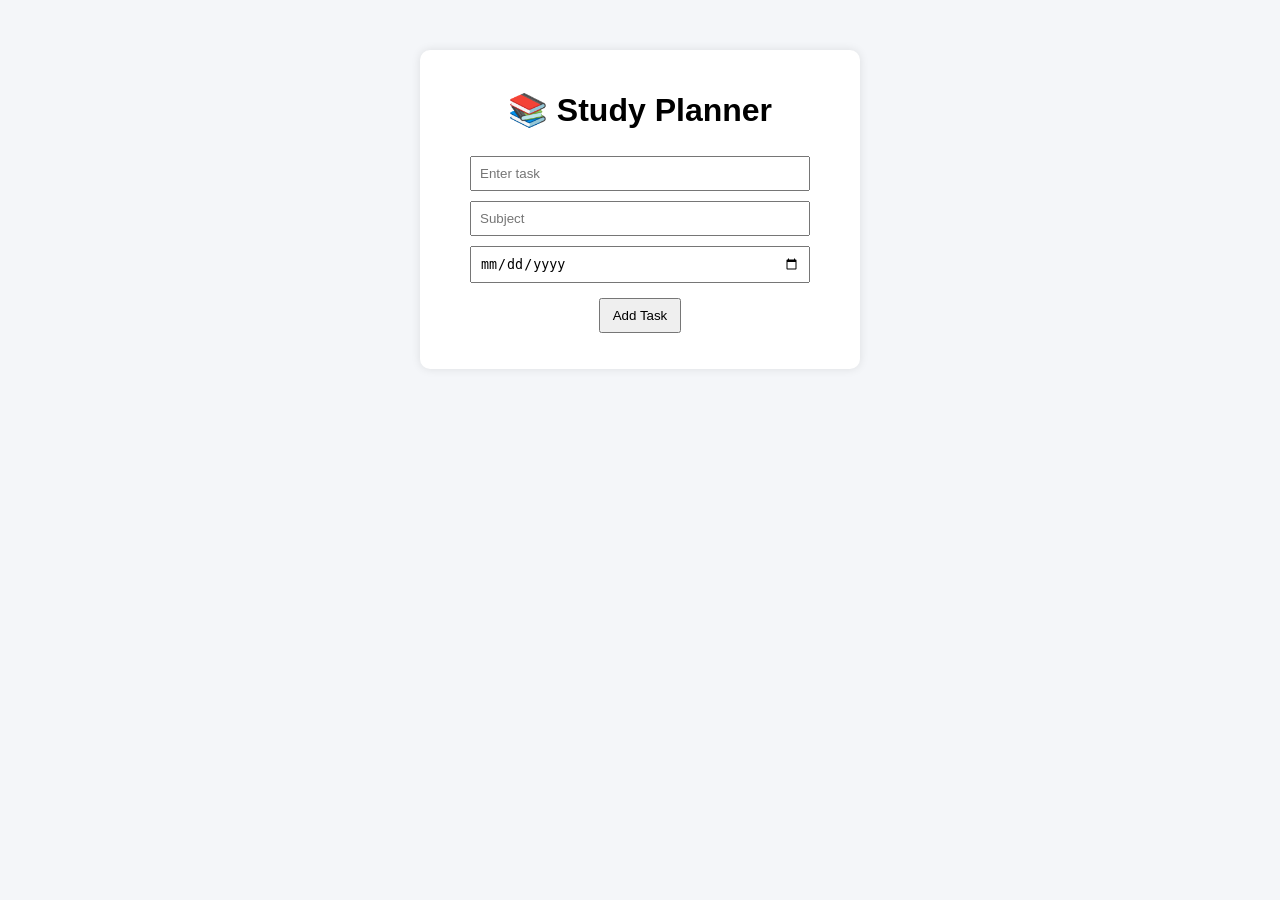
==== Study-Planner-Task-Tracker/index.html @ 39ae947d "Add initial Study Planner files" ====
<!DOCTYPE html>
<html lang="en">
<head>
  <meta charset="UTF-8">
  <title>Study Planner</title>
  <link rel="stylesheet" href="style.css">
</head>
<body>

  <div class="container">
    <h1>📚 Study Planner</h1>

    <div class="input-section">
      <input type="text" id="taskInput" placeholder="Enter task">
      <input type="text" id="subjectInput" placeholder="Subject">
      <input type="date" id="dateInput">
      <button onclick="addTask()">Add Task</button>
    </div>

    <ul id="taskList"></ul>
  </div>

  <script src="script.js"></script>
</body>
</html>
---- Study-Planner-Task-Tracker/style.css ----
body {
  font-family: Arial;
  background: #f4f6f9;
  text-align: center;
}

.container {
  width: 400px;
  margin: 50px auto;
  background: white;
  padding: 20px;
  border-radius: 10px;
  box-shadow: 0 0 10px rgba(0,0,0,0.1);
}

input {
  padding: 8px;
  margin: 5px;
  width: 80%;
}

button {
  padding: 8px 12px;
  margin-top: 10px;
  cursor: pointer;
}

li {
  list-style: none;
  padding: 10px;
  margin: 10px 0;
  background: #eee;
  display: flex;
  justify-content: space-between;
  align-items: center;
}

.completed {
  text-decoration: line-through;
  color: gray;
}
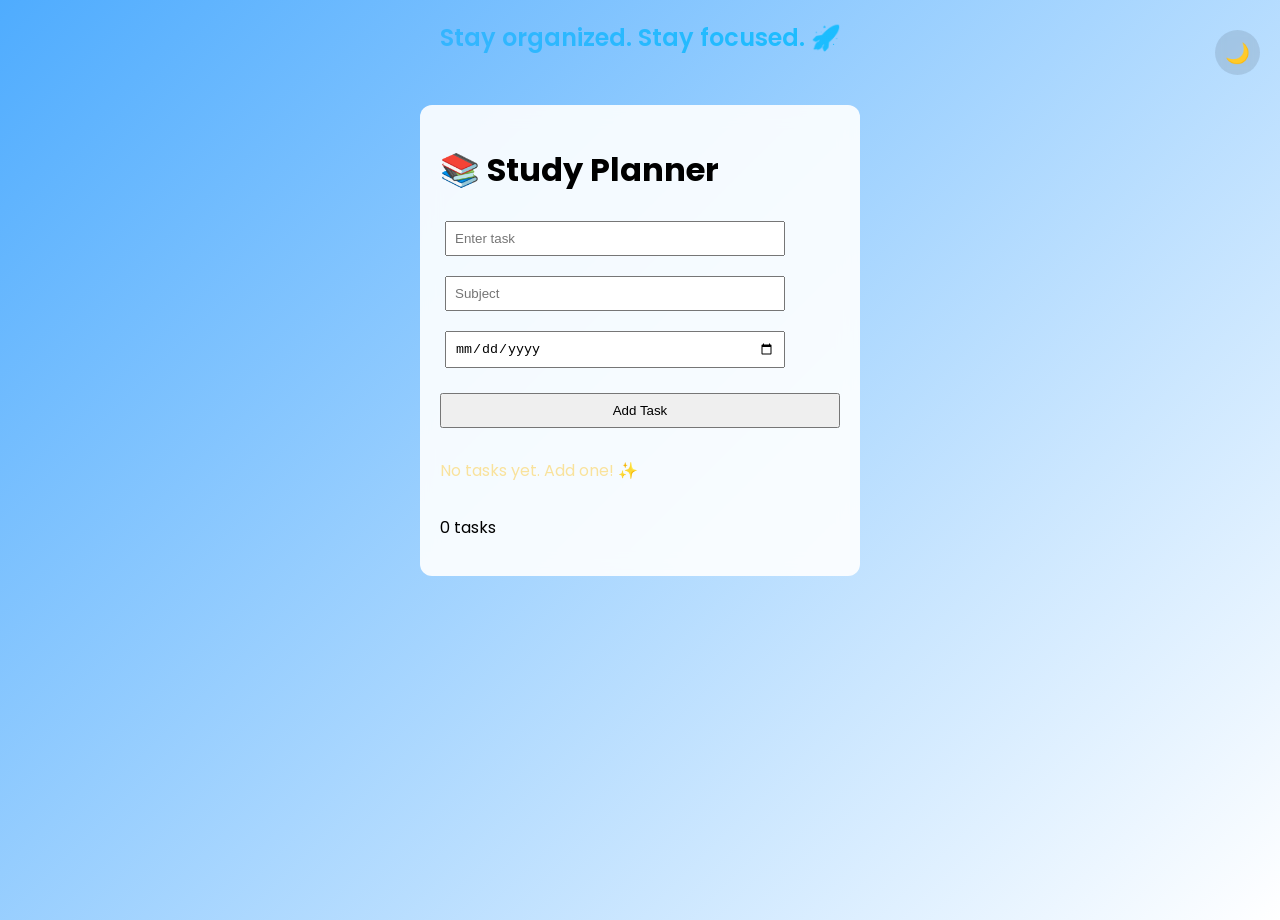
==== commit bf366bba: "Changed README.md file" ====
--- a/Study-Planner-Task-Tracker/index.html
+++ b/Study-Planner-Task-Tracker/index.html
@@ -2,10 +2,14 @@
 <html lang="en">
 <head>
   <meta charset="UTF-8">
+  <button onclick="toggleDarkMode()" id="themeToggle">🌙</button>
   <title>Study Planner</title>
   <link rel="stylesheet" href="style.css">
+  <link href="https://fonts.googleapis.com/css2?family=Poppins:wght@400;600&display=swap" rel="stylesheet">
 </head>
 <body>
+
+    <p class="subtitle">Stay organized. Stay focused. 🚀</p>
 
   <div class="container">
     <h1>📚 Study Planner</h1>
@@ -15,7 +19,10 @@
       <input type="text" id="subjectInput" placeholder="Subject">
       <input type="date" id="dateInput">
       <button onclick="addTask()">Add Task</button>
+      <p id="emptyMessage">No tasks yet. Add one! ✨</p>
     </div>
+
+    <p id="taskCount">0 tasks</p>
 
     <ul id="taskList"></ul>
   </div>
--- a/Study-Planner-Task-Tracker/style.css
+++ b/Study-Planner-Task-Tracker/style.css
@@ -1,16 +1,17 @@
 body {
-  font-family: Arial;
-  background: #f4f6f9;
-  text-align: center;
+  font-family: 'Poppins', sans-serif;
+  background: linear-gradient(135deg, #4facfe, #ffffff);
+  min-height: 100vh;
+  margin: 0;
 }
 
 .container {
   width: 400px;
   margin: 50px auto;
-  background: white;
+  background: rgba(255, 255, 255, 0.9);
   padding: 20px;
-  border-radius: 10px;
-  box-shadow: 0 0 10px rgba(0,0,0,0.1);
+  border-radius: 12px;
+  backdrop-filter: blur(10px);
 }
 
 input {
@@ -38,4 +39,91 @@
 .completed {
   text-decoration: line-through;
   color: gray;
-}+}
+
+/* Theme toggle button (circle with soft shade) */
+#themeToggle {
+  position: fixed;
+  top: 20px;
+  right: 20px;
+  width: 45px;
+  height: 45px;
+  border-radius: 50%;
+  border: none;
+  font-size: 20px;
+  cursor: pointer;
+
+  display: flex;
+  align-items: center;
+  justify-content: center;
+
+  background: rgba(0, 0, 0, 0.1);
+  backdrop-filter: blur(5px);
+  transition: 0.3s;
+}
+
+/* Hover effect */
+#themeToggle:hover {
+  transform: scale(1.1);
+}
+
+/* Dark mode button style */
+.dark-mode #themeToggle {
+  background: rgba(255, 255, 255, 0.15);
+}
+
+/* Dark Mode */
+.dark-mode {
+  background: #121212;
+  color: white;
+}
+
+.dark-mode .container {
+  background: rgba(30, 30, 30, 0.9);
+}
+
+.dark-mode input {
+  background: #333;
+  color: white;
+  border: 1px solid #555;
+}
+
+.dark-mode li {
+  background: #2a2a2a;
+}
+
+/* Dark mode background */
+.dark-mode {
+  background: linear-gradient(135deg, #141e30, #243b55);
+  color: white;
+}
+
+/* Subtitle styling */
+.subtitle {
+  text-align: center;
+  font-size: 24px;
+  font-weight: 600;
+  margin-top: 20px;
+
+  background: linear-gradient(90deg, #4facfe, #00c6ff);
+  background-clip: text;
+  -webkit-text-fill-color: transparent;
+}
+
+.dark-mode .subtitle {
+  background: linear-gradient(90deg, #6dd5ed, #2193b0);
+  background-clip: text;
+  -webkit-text-fill-color: transparent;
+}
+
+.input-section {
+  display: flex;
+  flex-direction: column;
+  gap: 10px;
+}
+
+#emptyMessage {
+  color: #f9e29c;
+  margin-top: 20px;
+}
+
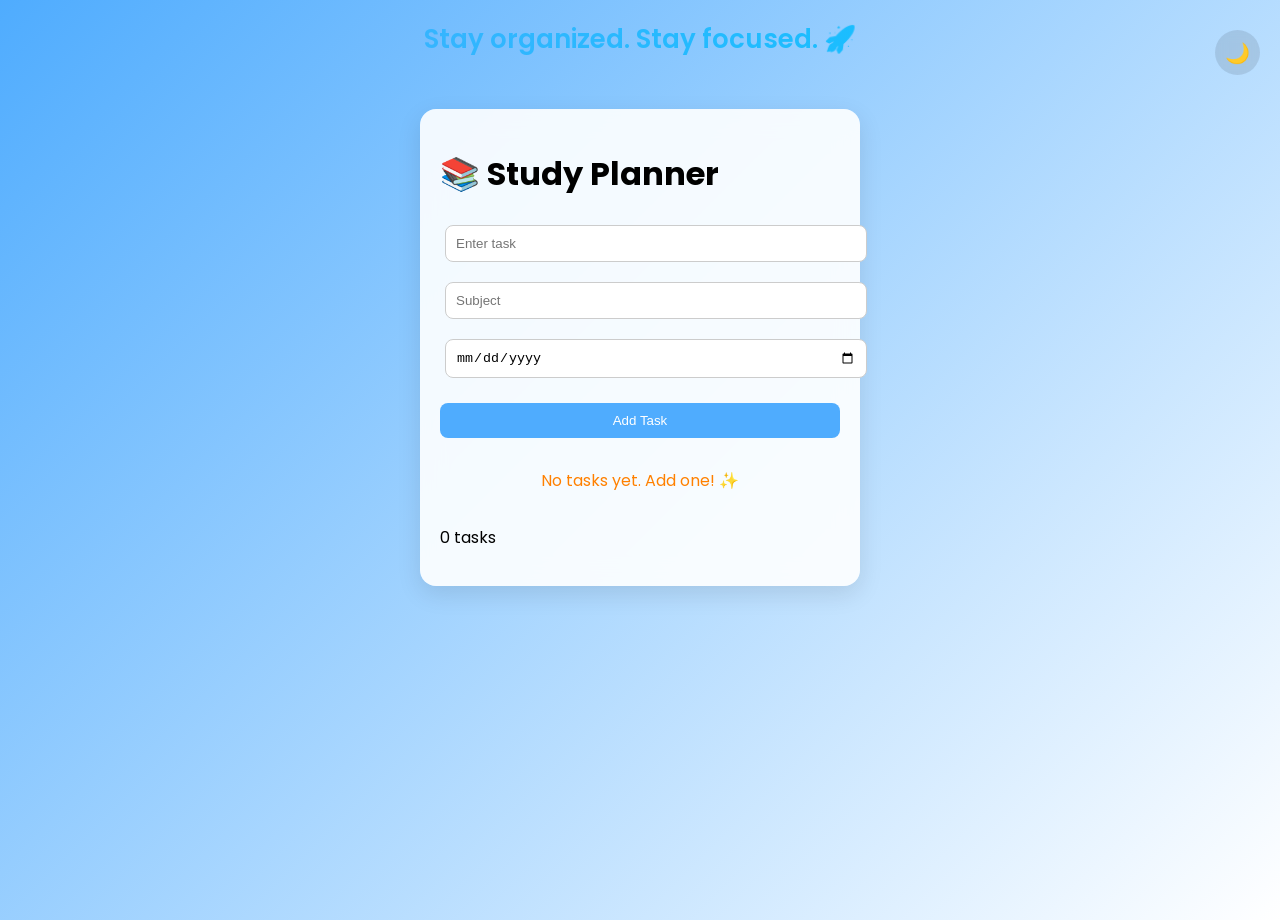
==== commit 4c4631a6: "Changed" ====
--- a/Study-Planner-Task-Tracker/index.html
+++ b/Study-Planner-Task-Tracker/index.html
@@ -2,15 +2,23 @@
 <html lang="en">
 <head>
   <meta charset="UTF-8">
-  <button onclick="toggleDarkMode()" id="themeToggle">🌙</button>
   <title>Study Planner</title>
+
   <link rel="stylesheet" href="style.css">
+
+  <!-- Google Font -->
   <link href="https://fonts.googleapis.com/css2?family=Poppins:wght@400;600&display=swap" rel="stylesheet">
 </head>
+
 <body>
 
-    <p class="subtitle">Stay organized. Stay focused. 🚀</p>
+  <!-- Theme Toggle Button -->
+  <button onclick="toggleDarkMode()" id="themeToggle">🌙</button>
 
+  <!-- Subtitle -->
+  <p class="subtitle">Stay organized. Stay focused. 🚀</p>
+
+  <!-- Main Container -->
   <div class="container">
     <h1>📚 Study Planner</h1>
 
@@ -18,7 +26,9 @@
       <input type="text" id="taskInput" placeholder="Enter task">
       <input type="text" id="subjectInput" placeholder="Subject">
       <input type="date" id="dateInput">
+
       <button onclick="addTask()">Add Task</button>
+
       <p id="emptyMessage">No tasks yet. Add one! ✨</p>
     </div>
 
--- a/Study-Planner-Task-Tracker/style.css
+++ b/Study-Planner-Task-Tracker/style.css
@@ -5,37 +5,56 @@
   margin: 0;
 }
 
+/* Container */
 .container {
   width: 400px;
   margin: 50px auto;
   background: rgba(255, 255, 255, 0.9);
   padding: 20px;
-  border-radius: 12px;
-  backdrop-filter: blur(10px);
+  border-radius: 16px;
+  backdrop-filter: blur(12px);
+  box-shadow: 0 8px 25px rgba(0,0,0,0.1);
 }
 
+/* Inputs */
 input {
-  padding: 8px;
+  padding: 10px;
   margin: 5px;
-  width: 80%;
+  width: 100%;
+  border-radius: 8px;
+  border: 1px solid #ccc;
+  outline: none;
 }
 
+/* Buttons */
 button {
-  padding: 8px 12px;
+  padding: 10px 14px;
   margin-top: 10px;
   cursor: pointer;
+  border-radius: 8px;
+  border: none;
+  background: #4facfe;
+  color: white;
+  transition: 0.3s;
 }
 
+button:hover {
+  opacity: 0.9;
+}
+
+/* Task List */
 li {
   list-style: none;
-  padding: 10px;
+  padding: 12px;
   margin: 10px 0;
   background: #eee;
   display: flex;
   justify-content: space-between;
   align-items: center;
+  border-radius: 10px;
 }
 
+/* Completed task */
 .completed {
   text-decoration: line-through;
   color: gray;
@@ -58,7 +77,7 @@
   justify-content: center;
 
   background: rgba(0, 0, 0, 0.1);
-  backdrop-filter: blur(5px);
+  backdrop-filter: blur(6px);
   transition: 0.3s;
 }
 
@@ -67,41 +86,38 @@
   transform: scale(1.1);
 }
 
-/* Dark mode button style */
-.dark-mode #themeToggle {
-  background: rgba(255, 255, 255, 0.15);
-}
-
 /* Dark Mode */
 .dark-mode {
-  background: #121212;
+  background: linear-gradient(135deg, #141e30, #243b55);
   color: white;
 }
 
+/* Dark container */
 .dark-mode .container {
   background: rgba(30, 30, 30, 0.9);
 }
 
+/* Dark inputs */
 .dark-mode input {
   background: #333;
   color: white;
   border: 1px solid #555;
 }
 
+/* Dark list */
 .dark-mode li {
   background: #2a2a2a;
 }
 
-/* Dark mode background */
-.dark-mode {
-  background: linear-gradient(135deg, #141e30, #243b55);
-  color: white;
+/* Dark mode button style */
+.dark-mode #themeToggle {
+  background: rgba(255, 255, 255, 0.15);
 }
 
-/* Subtitle styling */
+/* Subtitle */
 .subtitle {
   text-align: center;
-  font-size: 24px;
+  font-size: 26px;
   font-weight: 600;
   margin-top: 20px;
 
@@ -110,20 +126,24 @@
   -webkit-text-fill-color: transparent;
 }
 
+/* Dark subtitle */
 .dark-mode .subtitle {
   background: linear-gradient(90deg, #6dd5ed, #2193b0);
   background-clip: text;
   -webkit-text-fill-color: transparent;
 }
 
+/* Input section layout */
 .input-section {
   display: flex;
   flex-direction: column;
   gap: 10px;
 }
 
+/* Empty message */
 #emptyMessage {
-  color: #f9e29c;
+  color: #ff8000;
   margin-top: 20px;
+  text-align: center;
 }
 
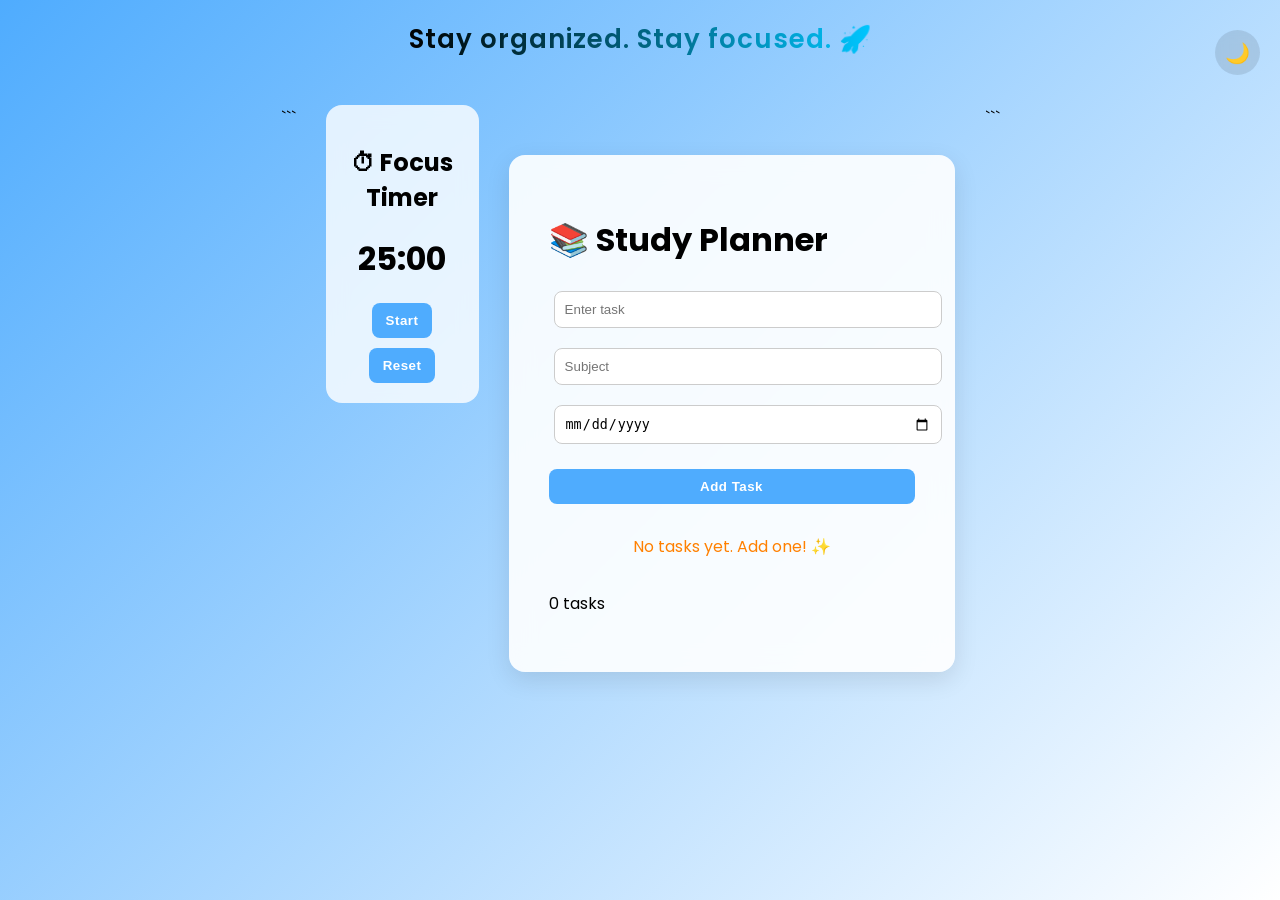
==== commit 6bf26235: "Added a Pomodoro Timer" ====
--- a/Study-Planner-Task-Tracker/index.html
+++ b/Study-Planner-Task-Tracker/index.html
@@ -1,4 +1,5 @@
 <!DOCTYPE html>
+
 <html lang="en">
 <head>
   <meta charset="UTF-8">
@@ -7,36 +8,56 @@
   <link rel="stylesheet" href="style.css">
 
   <!-- Google Font -->
+
   <link href="https://fonts.googleapis.com/css2?family=Poppins:wght@400;600&display=swap" rel="stylesheet">
 </head>
 
 <body>
 
-  <!-- Theme Toggle Button -->
-  <button onclick="toggleDarkMode()" id="themeToggle">🌙</button>
+  <!-- Theme Toggle -->
+
+<button onclick="toggleDarkMode()" id="themeToggle">🌙</button>
 
   <!-- Subtitle -->
+
   <p class="subtitle">Stay organized. Stay focused. 🚀</p>
 
-  <!-- Main Container -->
-  <div class="container">
-    <h1>📚 Study Planner</h1>
+  <!-- MAIN LAYOUT -->
 
-    <div class="input-section">
-      <input type="text" id="taskInput" placeholder="Enter task">
-      <input type="text" id="subjectInput" placeholder="Subject">
-      <input type="date" id="dateInput">
+  <div class="main-layout">
 
-      <button onclick="addTask()">Add Task</button>
+```
+<!-- LEFT SIDE (Pomodoro Timer) -->
+<div class="left-panel">
+  <h2>⏱ Focus Timer</h2>
+  <p id="timer">25:00</p>
+  <button onclick="startTimer()">Start</button>
+  <button onclick="resetTimer()">Reset</button>
+</div>
 
-      <p id="emptyMessage">No tasks yet. Add one! ✨</p>
-    </div>
+<!-- CENTER (Main Planner) -->
+<div class="container">
+  <h1>📚 Study Planner</h1>
 
-    <p id="taskCount">0 tasks</p>
+  <div class="input-section">
+    <input type="text" id="taskInput" placeholder="Enter task">
+    <input type="text" id="subjectInput" placeholder="Subject">
+    <input type="date" id="dateInput">
 
-    <ul id="taskList"></ul>
+    <button onclick="addTask()">Add Task</button>
+
+    <p id="emptyMessage">No tasks yet. Add one! ✨</p>
+  </div>
+
+  <p id="taskCount">0 tasks</p>
+
+  <ul id="taskList"></ul>
+</div>
+```
+
   </div>
 
   <script src="script.js"></script>
+
 </body>
-</html>+</html>
--- a/Study-Planner-Task-Tracker/style.css
+++ b/Study-Planner-Task-Tracker/style.css
@@ -3,17 +3,40 @@
   background: linear-gradient(135deg, #4facfe, #ffffff);
   min-height: 100vh;
   margin: 0;
+  display: flex;
+  flex-direction: column;
+  align-items: center;
 }
 
 /* Container */
 .container {
-  width: 400px;
+  width: 90%;
+  max-width: 420px;
   margin: 50px auto;
   background: rgba(255, 255, 255, 0.9);
-  padding: 20px;
+  padding: 40px;
   border-radius: 16px;
   backdrop-filter: blur(12px);
   box-shadow: 0 8px 25px rgba(0,0,0,0.1);
+}
+
+.container {
+  animation: fadeIn 0.6s ease-in-out;
+}
+
+@keyframes fadeIn {
+  from {
+    opacity: 0;
+    transform: translateY(20px);
+  }
+  to {
+    opacity: 1;
+    transform: translateY(0);
+  }
+}
+
+* {
+  transition: all 0.25s ease;
 }
 
 /* Inputs */
@@ -24,6 +47,11 @@
   border-radius: 8px;
   border: 1px solid #ccc;
   outline: none;
+}
+
+input:focus {
+  border: 1px solid #4facfe;
+  box-shadow: 0 0 5px rgba(79, 172, 254, 0.5);
 }
 
 /* Buttons */
@@ -36,10 +64,16 @@
   background: #4facfe;
   color: white;
   transition: 0.3s;
+  font-weight: 600;
+  letter-spacing: 0.5px;
 }
 
 button:hover {
   opacity: 0.9;
+}
+
+button:active {
+  transform: scale(0.96);
 }
 
 /* Task List */
@@ -71,11 +105,9 @@
   border: none;
   font-size: 20px;
   cursor: pointer;
-
   display: flex;
   align-items: center;
   justify-content: center;
-
   background: rgba(0, 0, 0, 0.1);
   backdrop-filter: blur(6px);
   transition: 0.3s;
@@ -112,6 +144,15 @@
 /* Dark mode button style */
 .dark-mode #themeToggle {
   background: rgba(255, 255, 255, 0.15);
+}
+
+li:hover {
+  transform: scale(1.02);
+  background: #e6f2ff;
+}
+
+.dark-mode li:hover {
+  background: #3a3a3a;
 }
 
 /* Subtitle */
@@ -121,14 +162,15 @@
   font-weight: 600;
   margin-top: 20px;
 
-  background: linear-gradient(90deg, #4facfe, #00c6ff);
+  background: linear-gradient(90deg, #000000, #00c6ff);
   background-clip: text;
   -webkit-text-fill-color: transparent;
+   letter-spacing: 1px;
 }
 
 /* Dark subtitle */
 .dark-mode .subtitle {
-  background: linear-gradient(90deg, #6dd5ed, #2193b0);
+  background: linear-gradient(90deg, #def5fa, #2193b0);
   background-clip: text;
   -webkit-text-fill-color: transparent;
 }
@@ -138,6 +180,10 @@
   display: flex;
   flex-direction: column;
   gap: 10px;
+}
+
+input[type="date"] {
+  cursor: pointer;
 }
 
 /* Empty message */
@@ -147,3 +193,32 @@
   text-align: center;
 }
 
+.main-layout {
+  display: flex;
+  justify-content: center;
+  align-items: flex-start;
+  gap: 30px;
+  padding: 20px;
+}
+
+/* Keep left panel */
+.left-panel {
+  width: 200px;
+  padding: 20px;
+  border-radius: 16px;
+  background: rgba(255,255,255,0.8);
+  backdrop-filter: blur(10px);
+  text-align: center;
+}
+
+/* Timer text */
+#timer {
+  font-size: 32px;
+  font-weight: bold;
+  margin: 10px 0;
+}
+
+/* Dark mode */
+.dark-mode .left-panel {
+  background: rgba(30,30,30,0.9);
+}
